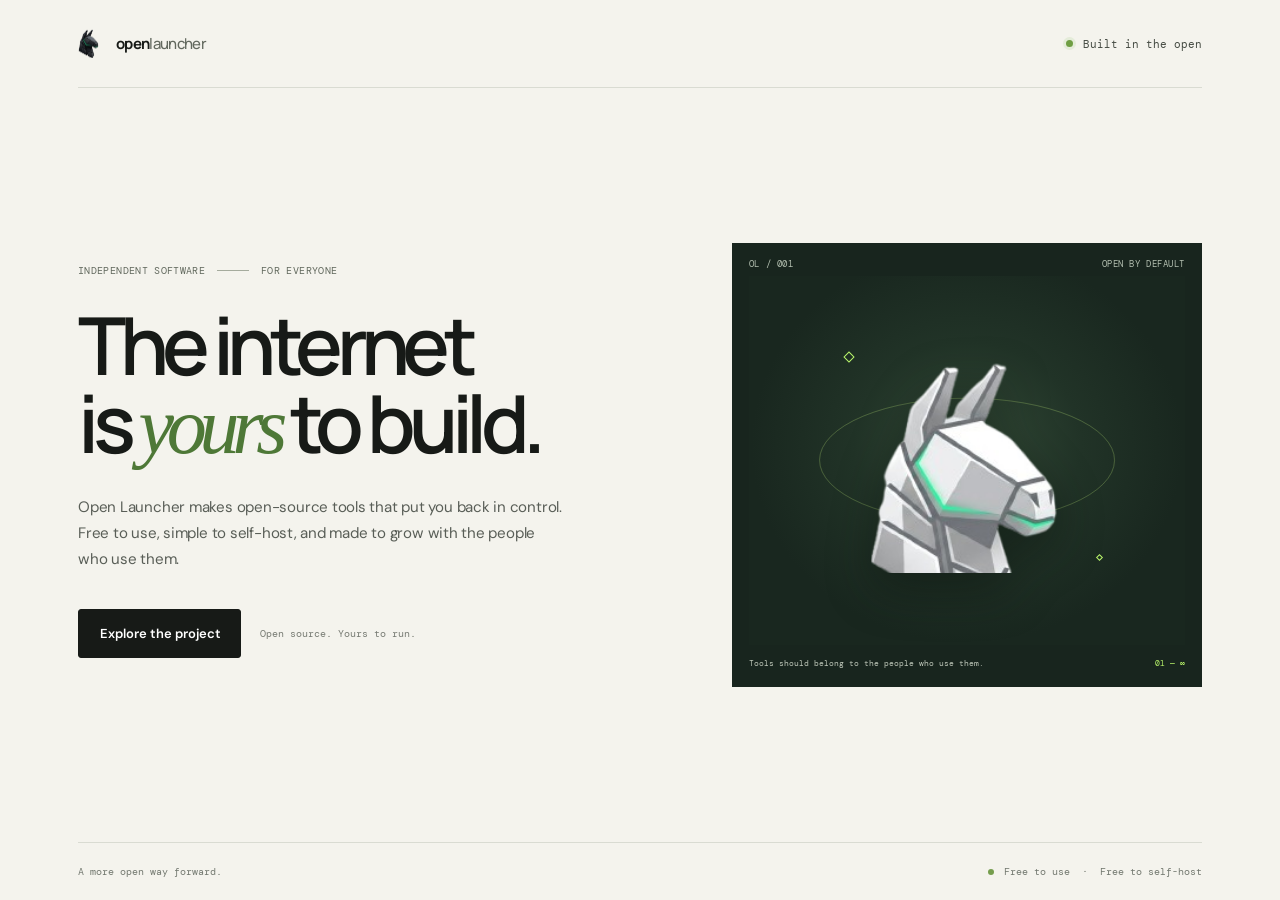
==== index.html @ 6bc5a269 "building the initial layout" ====
<!doctype html>
<html lang="en">
  <head>
    <meta charset="utf-8">
    <meta name="viewport" content="width=device-width, initial-scale=1">
    <meta name="theme-color" content="#f4f3ed">
    <meta name="description" content="Open Launcher makes open-source tools you can run on your own terms. Free to use, free to self-host, and built in the open.">
    <title>Open Launcher — Software on your terms</title>
    <link rel="stylesheet" href="styles.css">
  </head>
  <body>
    <main class="page-shell">
      <header class="site-header" aria-label="Site header">
        <a class="wordmark" href="#home" aria-label="Open Launcher home">
          <span class="wordmark-symbol" aria-hidden="true">
            <img src="assets/white-mode-logo.png" alt="">
          </span>
          <span>open<span class="wordmark-light">launcher</span></span>
        </a>
        <a class="header-link" href="https://github.com/theopenlauncher" target="_blank" rel="noreferrer">
          <span class="status-dot" aria-hidden="true"></span>
          <span>Built in the open</span>
        </a>
      </header>

      <section class="hero" id="home" aria-labelledby="hero-title">
        <div class="hero-copy">
          <p class="eyebrow"><span>Independent software</span><span class="eyebrow-rule"></span><span>For everyone</span></p>
          <h1 id="hero-title">The internet<br>is <em>yours</em> to build.</h1>
          <p class="intro">Open Launcher makes open-source tools that put you back in control. Free to use, simple to self-host, and made to grow with the people who use them.</p>
          <div class="hero-actions">
            <a class="primary-button" href="https://github.com/theopenlauncher" target="_blank" rel="noreferrer">
              Explore the project
            </a>
            <span class="action-note">Open source. Yours to run.</span>
          </div>
        </div>

        <aside class="hero-art" aria-label="Open Launcher mark and project principles">
          <div class="art-topline"><span>OL / 001</span><span>OPEN BY DEFAULT</span></div>
          <div class="mark-window" aria-hidden="true">
            <span class="orbit orbit-one"></span>
            <span class="orbit orbit-two"></span>
            <span class="mark-crop"><img src="assets/light-mode-logo.png" alt=""></span>
            <span class="art-cross cross-one"></span>
            <span class="art-cross cross-two"></span>
          </div>
          <div class="art-caption"><span>Tools should belong to the people who use them.</span><span class="caption-index">01 — ∞</span></div>
        </aside>
      </section>

      <footer class="site-footer">
        <span class="footer-left">A more open way forward.</span>
        <span class="footer-right"><span class="footer-dot" aria-hidden="true"></span>Free to use&nbsp; · &nbsp;Free to self-host</span>
      </footer>
    </main>
  </body>
</html>
---- styles.css ----
@import url('https://fonts.googleapis.com/css2?family=DM+Mono:wght@400;500&family=DM+Sans:wght@400;500;600;700&family=Manrope:wght@400;500;600;700;800&display=swap');

:root {
  color-scheme: light;
  --paper: #f4f3ed;
  --ink: #171a17;
  --muted: #777b73;
  --line: #d9dbd2;
  --green: #b9f56b;
  --forest: #18251e;
  --mono: 'DM Mono', 'SFMono-Regular', Consolas, monospace;
  --sans: 'DM Sans', 'Avenir Next', sans-serif;
  --display: 'Manrope', 'Avenir Next', sans-serif;
}

* { box-sizing: border-box; }

html, body { width: 100%; min-width: 320px; height: 100%; margin: 0; }

body {
  overflow: hidden;
  background: var(--paper);
  color: var(--ink);
  font-family: var(--sans);
  -webkit-font-smoothing: antialiased;
}

a { color: inherit; }
a:focus-visible { outline: 2px solid #286d38; outline-offset: 5px; }

.page-shell {
  width: 100%;
  height: 100vh;
  height: 100svh;
  min-height: 420px;
  padding: 0 clamp(24px, 6.1vw, 96px);
  display: flex;
  flex-direction: column;
}

.site-header, .site-footer { display: flex; align-items: center; justify-content: space-between; }
.site-header { height: 88px; flex: 0 0 88px; border-bottom: 1px solid var(--line); }
.wordmark { display: inline-flex; align-items: center; gap: 11px; text-decoration: none; font: 700 15px var(--display); letter-spacing: -.045em; }
.wordmark-light { font-weight: 500; color: #62685e; }
.wordmark-symbol { position: relative; overflow: hidden; display: inline-block; width: 27px; height: 29px; }
.wordmark-symbol img { position: absolute; width: 85px; max-width: none; left: -32px; top: -8px; }
.header-link { display: inline-flex; align-items: center; gap: 10px; font: 11px var(--mono); color: #444a42; text-decoration: none; }
.header-link:hover { color: #286d38; }
.status-dot, .footer-dot { display: inline-block; width: 7px; height: 7px; border-radius: 50%; background: #6f9e43; box-shadow: 0 0 0 3px #e4ecd9; }
.arrow { font-size: 15px; }

.hero { flex: 1; min-height: 0; display: grid; grid-template-columns: minmax(0, 1.05fr) minmax(320px, .95fr); align-items: center; gap: clamp(30px, 7vw, 112px); }
.hero-copy { padding: 32px 0 40px; max-width: 690px; }
.eyebrow { display: flex; align-items: center; gap: 12px; margin: 0 0 clamp(21px, 3.2vh, 38px); color: #62695e; font: 10px var(--mono); letter-spacing: .035em; text-transform: uppercase; }
.eyebrow-rule { display: inline-block; width: 32px; height: 1px; background: #a5ab9d; }
h1 { margin: 0; max-width: 760px; font: 600 clamp(53px, 6.25vw, 94px)/.98 var(--display); letter-spacing: -.082em; }
h1 em { color: #4e7837; font-weight: 500; font-family: Georgia, 'Times New Roman', serif; letter-spacing: -.09em; }
.intro { max-width: 490px; margin: clamp(20px, 3.1vh, 34px) 0 0; color: #595e57; font-size: clamp(14px, 1.18vw, 17px); line-height: 1.75; letter-spacing: -.015em; }
.hero-actions { margin-top: clamp(25px, 4vh, 44px); display: flex; align-items: center; gap: 19px; flex-wrap: wrap; }
.primary-button { display: inline-flex; min-height: 49px; align-items: center; justify-content: center; gap: 25px; padding: 0 19px 0 21px; border: 1px solid var(--ink); border-radius: 3px; background: var(--ink); color: #fff; font-size: 13px; font-weight: 600; text-decoration: none; transition: background-color .18s ease, color .18s ease, transform .18s ease; }
.primary-button:hover { background: var(--green); border-color: var(--green); color: var(--ink); transform: translateY(-2px); }
.primary-button span { font-size: 17px; }
.action-note { color: var(--muted); font: 10px var(--mono); }

.hero-art { position: relative; width: min(100%, 470px); justify-self: end; padding: 15px 17px 13px; background: var(--forest); color: #f1f2eb; overflow: hidden; }
.art-topline, .art-caption { position: relative; z-index: 2; display: flex; align-items: center; justify-content: space-between; font: 9px var(--mono); letter-spacing: .06em; }
.art-topline { color: #b4c0b1; }
.mark-window { position: relative; display: grid; place-items: center; height: clamp(255px, 41vh, 410px); margin: 6px 0; overflow: hidden; background: radial-gradient(ellipse at 50% 46%, #344c38 0, #213327 37%, #19271f 70%); }
.mark-crop { position: relative; z-index: 1; display: block; width: clamp(124px, 15vw, 210px); height: clamp(176px, 25vh, 252px); overflow: hidden; filter: drop-shadow(0 16px 24px #090f0a77); }
.mark-crop img { position: absolute; width: 415%; max-width: none; left: -159%; top: -30%; }
.orbit { position: absolute; width: 68%; aspect-ratio: 1; border: 1px solid #c2f07f2b; border-radius: 50%; }
.orbit-one { transform: scaleY(.42) rotate(-28deg); }
.orbit-two { transform: scaleY(.42) rotate(34deg); }
.art-cross { position: absolute; display: block; width: 8px; height: 8px; border: 1px solid var(--green); transform: rotate(45deg); }
.cross-one { top: 21%; left: 22%; }
.cross-two { right: 19%; bottom: 23%; width: 5px; height: 5px; }
.art-caption { min-height: 23px; color: #c0c9bb; font-size: 8px; letter-spacing: 0; }
.caption-index { color: var(--green); }

.site-footer { height: 58px; flex: 0 0 58px; border-top: 1px solid var(--line); color: #72786f; font: 10px var(--mono); }
.footer-right { display: inline-flex; align-items: center; gap: 10px; }
.footer-dot { width: 6px; height: 6px; box-shadow: none; background: #759d4d; }

@media (max-width: 760px) {
  .page-shell { padding-inline: clamp(20px, 6vw, 38px); min-height: 420px; }
  .site-header { height: 64px; flex-basis: 64px; }
  .hero { grid-template-columns: 1fr; gap: 0; align-content: center; }
  .hero-copy { padding: clamp(10px, 3vh, 25px) 0 18px; }
  .eyebrow { margin-bottom: 17px; font-size: 9px; }
  h1 { font-size: clamp(48px, 11vw, 78px); }
  .intro { margin-top: 17px; max-width: 530px; font-size: 14px; line-height: 1.6; }
  .hero-actions { margin-top: 20px; gap: 13px; }
  .primary-button { min-height: 44px; }
  .hero-art { display: none; }
  .site-footer { height: 49px; flex-basis: 49px; font-size: 8px; }
  .footer-left { max-width: 110px; }
  .footer-right { gap: 6px; }
}

@media (max-width: 390px) {
  .header-link { gap: 7px; font-size: 9px; }
  .wordmark { gap: 7px; font-size: 13px; }
  .wordmark-symbol { transform: scale(.88); transform-origin: left center; width: 24px; }
  .eyebrow { gap: 8px; font-size: 8px; }
  .eyebrow-rule { width: 20px; }
  h1 { font-size: clamp(44px, 11vw, 52px); }
  .action-note { font-size: 8px; }
}

@media (max-height: 620px) and (min-width: 761px) {
  .site-header { height: 62px; flex-basis: 62px; }
  .site-footer { height: 42px; flex-basis: 42px; }
  .hero { gap: 4vw; }
  .hero-copy { padding-block: 15px; }
  .eyebrow { margin-bottom: 16px; }
  h1 { font-size: clamp(48px, 5.3vw, 70px); }
  .intro { margin-top: 17px; line-height: 1.55; }
  .hero-actions { margin-top: 20px; }
  .mark-window { height: 230px; }
  .mark-crop { height: 165px; width: 118px; }
}

@media (prefers-reduced-motion: reduce) {
  *, *::before, *::after { scroll-behavior: auto !important; transition-duration: .01ms !important; animation-duration: .01ms !important; animation-iteration-count: 1 !important; }
}
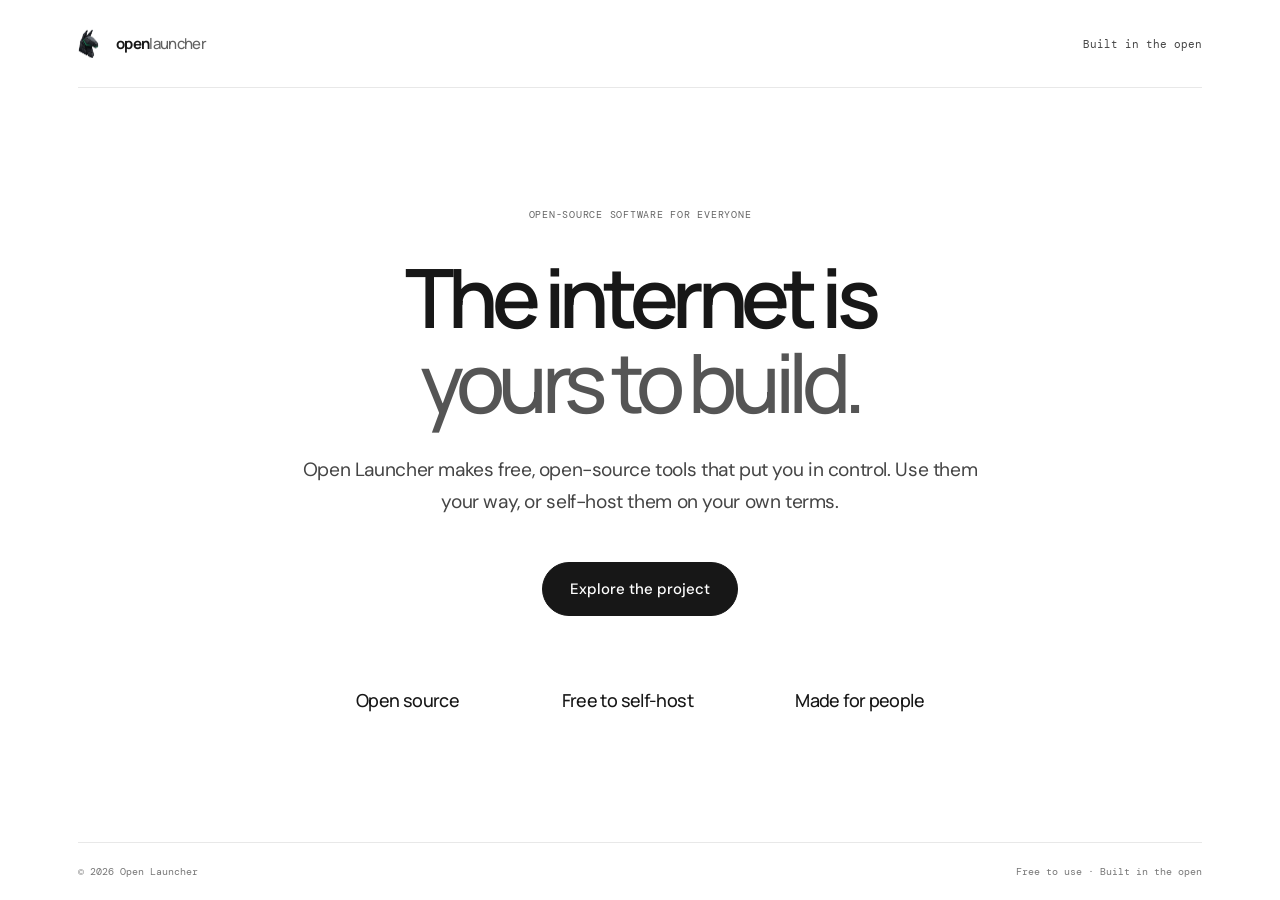
==== commit d533403f: "refine ui, by simplifying design" ====
--- a/index.html
+++ b/index.html
@@ -3,7 +3,7 @@
   <head>
     <meta charset="utf-8">
     <meta name="viewport" content="width=device-width, initial-scale=1">
-    <meta name="theme-color" content="#f4f3ed">
+    <meta name="theme-color" content="#ffffff">
     <meta name="description" content="Open Launcher makes open-source tools you can run on your own terms. Free to use, free to self-host, and built in the open.">
     <title>Open Launcher — Software on your terms</title>
     <link rel="stylesheet" href="styles.css">
@@ -25,33 +25,21 @@
 
       <section class="hero" id="home" aria-labelledby="hero-title">
         <div class="hero-copy">
-          <p class="eyebrow"><span>Independent software</span><span class="eyebrow-rule"></span><span>For everyone</span></p>
-          <h1 id="hero-title">The internet<br>is <em>yours</em> to build.</h1>
-          <p class="intro">Open Launcher makes open-source tools that put you back in control. Free to use, simple to self-host, and made to grow with the people who use them.</p>
-          <div class="hero-actions">
-            <a class="primary-button" href="https://github.com/theopenlauncher" target="_blank" rel="noreferrer">
-              Explore the project
-            </a>
-            <span class="action-note">Open source. Yours to run.</span>
-          </div>
+          <p class="eyebrow">Open-source software for everyone</p>
+          <h1 id="hero-title">The internet is<br><em>yours to build.</em></h1>
+          <p class="intro">Open Launcher makes free, open-source tools that put you in control. Use them your way, or self-host them on your own terms.</p>
+          <a class="primary-button" href="https://github.com/theopenlauncher" target="_blank" rel="noreferrer">Explore the project</a>
+          <ul class="principles" aria-label="Open Launcher principles">
+            <li>Open source</li>
+            <li>Free to self-host</li>
+            <li>Made for people</li>
+          </ul>
         </div>
-
-        <aside class="hero-art" aria-label="Open Launcher mark and project principles">
-          <div class="art-topline"><span>OL / 001</span><span>OPEN BY DEFAULT</span></div>
-          <div class="mark-window" aria-hidden="true">
-            <span class="orbit orbit-one"></span>
-            <span class="orbit orbit-two"></span>
-            <span class="mark-crop"><img src="assets/light-mode-logo.png" alt=""></span>
-            <span class="art-cross cross-one"></span>
-            <span class="art-cross cross-two"></span>
-          </div>
-          <div class="art-caption"><span>Tools should belong to the people who use them.</span><span class="caption-index">01 — ∞</span></div>
-        </aside>
       </section>
 
       <footer class="site-footer">
-        <span class="footer-left">A more open way forward.</span>
-        <span class="footer-right"><span class="footer-dot" aria-hidden="true"></span>Free to use&nbsp; · &nbsp;Free to self-host</span>
+        <span>© 2026 Open Launcher</span>
+        <span>Free to use · Built in the open</span>
       </footer>
     </main>
   </body>
--- a/styles.css
+++ b/styles.css
@@ -2,12 +2,10 @@
 
 :root {
   color-scheme: light;
-  --paper: #f4f3ed;
-  --ink: #171a17;
-  --muted: #777b73;
-  --line: #d9dbd2;
-  --green: #b9f56b;
-  --forest: #18251e;
+  --paper: #ffffff;
+  --ink: #171717;
+  --muted: #777777;
+  --line: #e8e8e8;
   --mono: 'DM Mono', 'SFMono-Regular', Consolas, monospace;
   --sans: 'DM Sans', 'Avenir Next', sans-serif;
   --display: 'Manrope', 'Avenir Next', sans-serif;
@@ -26,13 +24,12 @@
 }
 
 a { color: inherit; }
-a:focus-visible { outline: 2px solid #286d38; outline-offset: 5px; }
+a:focus-visible { outline: 2px solid #333333; outline-offset: 5px; }
 
 .page-shell {
   width: 100%;
   height: 100vh;
   height: 100svh;
-  min-height: 420px;
   padding: 0 clamp(24px, 6.1vw, 96px);
   display: flex;
   flex-direction: column;
@@ -41,83 +38,69 @@
 .site-header, .site-footer { display: flex; align-items: center; justify-content: space-between; }
 .site-header { height: 88px; flex: 0 0 88px; border-bottom: 1px solid var(--line); }
 .wordmark { display: inline-flex; align-items: center; gap: 11px; text-decoration: none; font: 700 15px var(--display); letter-spacing: -.045em; }
-.wordmark-light { font-weight: 500; color: #62685e; }
+.wordmark-light { font-weight: 500; color: #626262; }
 .wordmark-symbol { position: relative; overflow: hidden; display: inline-block; width: 27px; height: 29px; }
 .wordmark-symbol img { position: absolute; width: 85px; max-width: none; left: -32px; top: -8px; }
-.header-link { display: inline-flex; align-items: center; gap: 10px; font: 11px var(--mono); color: #444a42; text-decoration: none; }
-.header-link:hover { color: #286d38; }
-.status-dot, .footer-dot { display: inline-block; width: 7px; height: 7px; border-radius: 50%; background: #6f9e43; box-shadow: 0 0 0 3px #e4ecd9; }
-.arrow { font-size: 15px; }
+.header-link { display: inline-flex; align-items: center; gap: 10px; font: 11px var(--mono); color: #444444; text-decoration: none; }
+.header-link:hover { color: #111111; }
 
-.hero { flex: 1; min-height: 0; display: grid; grid-template-columns: minmax(0, 1.05fr) minmax(320px, .95fr); align-items: center; gap: clamp(30px, 7vw, 112px); }
-.hero-copy { padding: 32px 0 40px; max-width: 690px; }
-.eyebrow { display: flex; align-items: center; gap: 12px; margin: 0 0 clamp(21px, 3.2vh, 38px); color: #62695e; font: 10px var(--mono); letter-spacing: .035em; text-transform: uppercase; }
-.eyebrow-rule { display: inline-block; width: 32px; height: 1px; background: #a5ab9d; }
-h1 { margin: 0; max-width: 760px; font: 600 clamp(53px, 6.25vw, 94px)/.98 var(--display); letter-spacing: -.082em; }
-h1 em { color: #4e7837; font-weight: 500; font-family: Georgia, 'Times New Roman', serif; letter-spacing: -.09em; }
-.intro { max-width: 490px; margin: clamp(20px, 3.1vh, 34px) 0 0; color: #595e57; font-size: clamp(14px, 1.18vw, 17px); line-height: 1.75; letter-spacing: -.015em; }
-.hero-actions { margin-top: clamp(25px, 4vh, 44px); display: flex; align-items: center; gap: 19px; flex-wrap: wrap; }
-.primary-button { display: inline-flex; min-height: 49px; align-items: center; justify-content: center; gap: 25px; padding: 0 19px 0 21px; border: 1px solid var(--ink); border-radius: 3px; background: var(--ink); color: #fff; font-size: 13px; font-weight: 600; text-decoration: none; transition: background-color .18s ease, color .18s ease, transform .18s ease; }
-.primary-button:hover { background: var(--green); border-color: var(--green); color: var(--ink); transform: translateY(-2px); }
-.primary-button span { font-size: 17px; }
-.action-note { color: var(--muted); font: 10px var(--mono); }
+.hero { flex: 1; min-height: 0; display: grid; place-items: center; text-align: center; }
+.hero-copy { width: min(100%, 860px); padding: 25px 0 35px; }
+.eyebrow { margin: 0 0 clamp(22px, 3.8vh, 42px); color: #666666; font: 10px var(--mono); letter-spacing: .075em; text-transform: uppercase; }
+h1 { margin: 0; font: 600 clamp(54px, 6.4vw, 92px)/1.04 var(--display); letter-spacing: -.078em; }
+h1 em { color: #555555; font-style: normal; font-weight: 500; }
+.intro { max-width: 700px; margin: clamp(20px, 3.2vh, 34px) auto 0; color: #454545; font-size: clamp(16px, 1.5vw, 21px); line-height: 1.65; letter-spacing: -.02em; }
+.primary-button { display: inline-flex; min-height: 54px; align-items: center; justify-content: center; margin-top: clamp(28px, 5vh, 54px); padding: 0 27px; border: 1px solid var(--ink); border-radius: 999px; background: var(--ink); color: #fff; font-size: 15px; font-weight: 500; text-decoration: none; transition: background-color .18s ease, color .18s ease, transform .18s ease; }
+.primary-button:hover { background: #3b3b3b; border-color: #3b3b3b; transform: translateY(-2px); }
+.principles { display: flex; align-items: center; justify-content: center; gap: clamp(30px, 8vw, 112px); margin: clamp(45px, 8vh, 82px) 0 0; padding: 0; list-style: none; }
+.principles li { color: var(--ink); font: 500 clamp(14px, 1.4vw, 18px) var(--display); letter-spacing: -.035em; }
 
-.hero-art { position: relative; width: min(100%, 470px); justify-self: end; padding: 15px 17px 13px; background: var(--forest); color: #f1f2eb; overflow: hidden; }
-.art-topline, .art-caption { position: relative; z-index: 2; display: flex; align-items: center; justify-content: space-between; font: 9px var(--mono); letter-spacing: .06em; }
-.art-topline { color: #b4c0b1; }
-.mark-window { position: relative; display: grid; place-items: center; height: clamp(255px, 41vh, 410px); margin: 6px 0; overflow: hidden; background: radial-gradient(ellipse at 50% 46%, #344c38 0, #213327 37%, #19271f 70%); }
-.mark-crop { position: relative; z-index: 1; display: block; width: clamp(124px, 15vw, 210px); height: clamp(176px, 25vh, 252px); overflow: hidden; filter: drop-shadow(0 16px 24px #090f0a77); }
-.mark-crop img { position: absolute; width: 415%; max-width: none; left: -159%; top: -30%; }
-.orbit { position: absolute; width: 68%; aspect-ratio: 1; border: 1px solid #c2f07f2b; border-radius: 50%; }
-.orbit-one { transform: scaleY(.42) rotate(-28deg); }
-.orbit-two { transform: scaleY(.42) rotate(34deg); }
-.art-cross { position: absolute; display: block; width: 8px; height: 8px; border: 1px solid var(--green); transform: rotate(45deg); }
-.cross-one { top: 21%; left: 22%; }
-.cross-two { right: 19%; bottom: 23%; width: 5px; height: 5px; }
-.art-caption { min-height: 23px; color: #c0c9bb; font-size: 8px; letter-spacing: 0; }
-.caption-index { color: var(--green); }
-
-.site-footer { height: 58px; flex: 0 0 58px; border-top: 1px solid var(--line); color: #72786f; font: 10px var(--mono); }
-.footer-right { display: inline-flex; align-items: center; gap: 10px; }
-.footer-dot { width: 6px; height: 6px; box-shadow: none; background: #759d4d; }
+.site-footer { height: 58px; flex: 0 0 58px; border-top: 1px solid var(--line); color: #777777; font: 10px var(--mono); }
 
 @media (max-width: 760px) {
-  .page-shell { padding-inline: clamp(20px, 6vw, 38px); min-height: 420px; }
+  .page-shell { padding-inline: clamp(20px, 6vw, 38px); }
   .site-header { height: 64px; flex-basis: 64px; }
-  .hero { grid-template-columns: 1fr; gap: 0; align-content: center; }
-  .hero-copy { padding: clamp(10px, 3vh, 25px) 0 18px; }
-  .eyebrow { margin-bottom: 17px; font-size: 9px; }
+  .hero-copy { padding: 15px 0 20px; }
+  .eyebrow { margin-bottom: 19px; font-size: 9px; }
   h1 { font-size: clamp(48px, 11vw, 78px); }
-  .intro { margin-top: 17px; max-width: 530px; font-size: 14px; line-height: 1.6; }
-  .hero-actions { margin-top: 20px; gap: 13px; }
-  .primary-button { min-height: 44px; }
-  .hero-art { display: none; }
+  .intro { margin-top: 17px; max-width: 530px; font-size: 15px; line-height: 1.6; }
+  .primary-button { min-height: 48px; margin-top: 23px; }
+  .principles { flex-wrap: wrap; gap: 12px 26px; margin-top: 35px; }
+  .principles li { font-size: 13px; }
   .site-footer { height: 49px; flex-basis: 49px; font-size: 8px; }
-  .footer-left { max-width: 110px; }
-  .footer-right { gap: 6px; }
 }
 
 @media (max-width: 390px) {
   .header-link { gap: 7px; font-size: 9px; }
   .wordmark { gap: 7px; font-size: 13px; }
   .wordmark-symbol { transform: scale(.88); transform-origin: left center; width: 24px; }
-  .eyebrow { gap: 8px; font-size: 8px; }
-  .eyebrow-rule { width: 20px; }
+  .eyebrow { font-size: 8px; }
   h1 { font-size: clamp(44px, 11vw, 52px); }
-  .action-note { font-size: 8px; }
+  .principles { column-gap: 15px; }
+  .principles li { font-size: 11px; }
 }
 
 @media (max-height: 620px) and (min-width: 761px) {
   .site-header { height: 62px; flex-basis: 62px; }
   .site-footer { height: 42px; flex-basis: 42px; }
-  .hero { gap: 4vw; }
-  .hero-copy { padding-block: 15px; }
-  .eyebrow { margin-bottom: 16px; }
+  .hero-copy { padding-block: 12px; }
+  .eyebrow { margin-bottom: 17px; }
   h1 { font-size: clamp(48px, 5.3vw, 70px); }
-  .intro { margin-top: 17px; line-height: 1.55; }
-  .hero-actions { margin-top: 20px; }
-  .mark-window { height: 230px; }
-  .mark-crop { height: 165px; width: 118px; }
+  .intro { margin-top: 14px; line-height: 1.5; }
+  .primary-button { margin-top: 22px; }
+  .principles { margin-top: 34px; }
+}
+
+@media (max-height: 500px) {
+  .site-header { height: 56px; flex-basis: 56px; }
+  .site-footer { height: 40px; flex-basis: 40px; }
+  .hero-copy { padding-block: 8px; }
+  .eyebrow { margin-bottom: 12px; }
+  h1 { font-size: clamp(40px, 8vh, 60px); }
+  .intro { margin-top: 10px; font-size: 14px; line-height: 1.4; }
+  .primary-button { min-height: 42px; margin-top: 14px; }
+  .principles { margin-top: 19px; gap: 12px 24px; }
+  .principles li { font-size: 12px; }
 }
 
 @media (prefers-reduced-motion: reduce) {
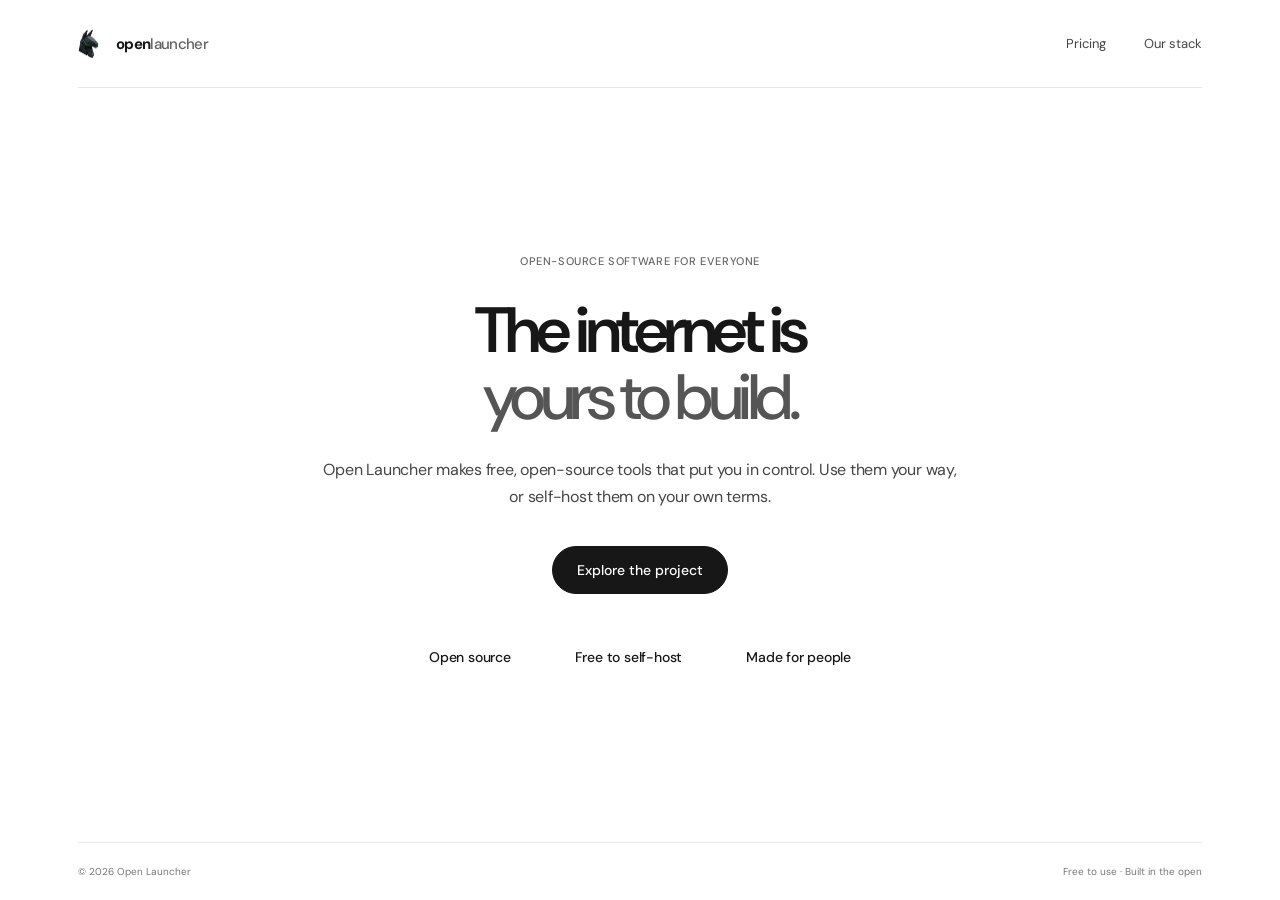
==== commit d2237ffd: "implement pricing and our stack buttons" ====
--- a/index.html
+++ b/index.html
@@ -17,10 +17,10 @@
           </span>
           <span>open<span class="wordmark-light">launcher</span></span>
         </a>
-        <a class="header-link" href="https://github.com/theopenlauncher" target="_blank" rel="noreferrer">
-          <span class="status-dot" aria-hidden="true"></span>
-          <span>Built in the open</span>
-        </a>
+        <nav class="site-nav" aria-label="Primary navigation">
+          <a href="pricing.html">Pricing</a>
+          <a href="stack.html">Our stack</a>
+        </nav>
       </header>
 
       <section class="hero" id="home" aria-labelledby="hero-title">
--- a/styles.css
+++ b/styles.css
@@ -1,4 +1,4 @@
-@import url('https://fonts.googleapis.com/css2?family=DM+Mono:wght@400;500&family=DM+Sans:wght@400;500;600;700&family=Manrope:wght@400;500;600;700;800&display=swap');
+@import url('https://fonts.googleapis.com/css2?family=DM+Sans:wght@400;500;600;700&display=swap');
 
 :root {
   color-scheme: light;
@@ -6,9 +6,7 @@
   --ink: #171717;
   --muted: #777777;
   --line: #e8e8e8;
-  --mono: 'DM Mono', 'SFMono-Regular', Consolas, monospace;
   --sans: 'DM Sans', 'Avenir Next', sans-serif;
-  --display: 'Manrope', 'Avenir Next', sans-serif;
 }
 
 * { box-sizing: border-box; }
@@ -37,47 +35,74 @@
 
 .site-header, .site-footer { display: flex; align-items: center; justify-content: space-between; }
 .site-header { height: 88px; flex: 0 0 88px; border-bottom: 1px solid var(--line); }
-.wordmark { display: inline-flex; align-items: center; gap: 11px; text-decoration: none; font: 700 15px var(--display); letter-spacing: -.045em; }
+.wordmark { display: inline-flex; align-items: center; gap: 11px; text-decoration: none; font: 700 15px var(--sans); letter-spacing: -.045em; }
 .wordmark-light { font-weight: 500; color: #626262; }
 .wordmark-symbol { position: relative; overflow: hidden; display: inline-block; width: 27px; height: 29px; }
 .wordmark-symbol img { position: absolute; width: 85px; max-width: none; left: -32px; top: -8px; }
-.header-link { display: inline-flex; align-items: center; gap: 10px; font: 11px var(--mono); color: #444444; text-decoration: none; }
-.header-link:hover { color: #111111; }
+.site-nav { display: flex; align-items: center; gap: clamp(20px, 3vw, 38px); }
+.site-nav a { color: #444444; font-size: 13px; text-decoration: none; }
+.site-nav a:hover, .site-nav a[aria-current="page"] { color: var(--ink); }
+.site-nav a:hover { text-decoration: underline; text-underline-offset: 4px; }
+.site-nav a[aria-current="page"] { font-weight: 600; }
 
 .hero { flex: 1; min-height: 0; display: grid; place-items: center; text-align: center; }
 .hero-copy { width: min(100%, 860px); padding: 25px 0 35px; }
-.eyebrow { margin: 0 0 clamp(22px, 3.8vh, 42px); color: #666666; font: 10px var(--mono); letter-spacing: .075em; text-transform: uppercase; }
-h1 { margin: 0; font: 600 clamp(54px, 6.4vw, 92px)/1.04 var(--display); letter-spacing: -.078em; }
+.eyebrow { margin: 0 0 clamp(20px, 3.2vh, 34px); color: #666666; font: 500 11px var(--sans); letter-spacing: .055em; text-transform: uppercase; }
+h1 { margin: 0; font: 600 clamp(46px, 5vw, 70px)/1.06 var(--sans); letter-spacing: -.07em; }
 h1 em { color: #555555; font-style: normal; font-weight: 500; }
-.intro { max-width: 700px; margin: clamp(20px, 3.2vh, 34px) auto 0; color: #454545; font-size: clamp(16px, 1.5vw, 21px); line-height: 1.65; letter-spacing: -.02em; }
-.primary-button { display: inline-flex; min-height: 54px; align-items: center; justify-content: center; margin-top: clamp(28px, 5vh, 54px); padding: 0 27px; border: 1px solid var(--ink); border-radius: 999px; background: var(--ink); color: #fff; font-size: 15px; font-weight: 500; text-decoration: none; transition: background-color .18s ease, color .18s ease, transform .18s ease; }
+.intro { max-width: 650px; margin: clamp(18px, 2.8vh, 28px) auto 0; color: #454545; font-size: clamp(14px, 1.25vw, 17px); line-height: 1.65; letter-spacing: -.015em; }
+.primary-button { display: inline-flex; min-height: 48px; align-items: center; justify-content: center; margin-top: clamp(24px, 4vh, 42px); padding: 0 24px; border: 1px solid var(--ink); border-radius: 999px; background: var(--ink); color: #fff; font: 500 14px var(--sans); text-decoration: none; transition: background-color .18s ease, color .18s ease, transform .18s ease; }
 .primary-button:hover { background: #3b3b3b; border-color: #3b3b3b; transform: translateY(-2px); }
-.principles { display: flex; align-items: center; justify-content: center; gap: clamp(30px, 8vw, 112px); margin: clamp(45px, 8vh, 82px) 0 0; padding: 0; list-style: none; }
-.principles li { color: var(--ink); font: 500 clamp(14px, 1.4vw, 18px) var(--display); letter-spacing: -.035em; }
+.principles { display: flex; align-items: center; justify-content: center; gap: clamp(24px, 5vw, 68px); margin: clamp(34px, 6vh, 58px) 0 0; padding: 0; list-style: none; }
+.principles li { color: var(--ink); font: 500 clamp(12px, 1.1vw, 14px) var(--sans); letter-spacing: -.015em; }
 
-.site-footer { height: 58px; flex: 0 0 58px; border-top: 1px solid var(--line); color: #777777; font: 10px var(--mono); }
+.site-footer { height: 58px; flex: 0 0 58px; border-top: 1px solid var(--line); color: #777777; font: 10px var(--sans); }
+
+.subpage-copy { max-width: 760px; }
+.page-note { margin: 15px 0 0; color: var(--muted); font-size: 12px; }
+.stack-page { flex: 1; min-height: 0; display: flex; flex-direction: column; justify-content: center; padding: 25px 0 34px; }
+.stack-heading { text-align: center; }
+.stack-heading .eyebrow { margin-bottom: 16px; }
+.stack-heading h1 { font-size: clamp(40px, 4.5vw, 62px); }
+.stack-heading .intro { margin-top: 13px; font-size: 15px; }
+.product-grid { display: grid; grid-template-columns: repeat(2, minmax(0, 1fr)); gap: 16px; width: min(100%, 760px); margin: clamp(28px, 5vh, 46px) auto 0; }
+.product-card { min-height: 152px; padding: 18px 20px; border: 1px solid var(--line); background: #ffffff; }
+.product-card-top { display: flex; align-items: center; justify-content: space-between; gap: 12px; color: var(--muted); font-size: 11px; }
+.product-index { font-weight: 600; }
+.product-status { color: #555555; }
+.product-card h2 { margin: 25px 0 5px; font-size: 18px; font-weight: 600; letter-spacing: -.04em; }
+.product-card p { margin: 0; color: #555555; font-size: 13px; line-height: 1.5; }
+.product-card-next { background: #fafafa; }
 
 @media (max-width: 760px) {
   .page-shell { padding-inline: clamp(20px, 6vw, 38px); }
   .site-header { height: 64px; flex-basis: 64px; }
+  .site-nav { gap: 18px; }
+  .site-nav a { font-size: 12px; }
   .hero-copy { padding: 15px 0 20px; }
   .eyebrow { margin-bottom: 19px; font-size: 9px; }
-  h1 { font-size: clamp(48px, 11vw, 78px); }
+  h1 { font-size: clamp(42px, 9.2vw, 64px); }
   .intro { margin-top: 17px; max-width: 530px; font-size: 15px; line-height: 1.6; }
   .primary-button { min-height: 48px; margin-top: 23px; }
-  .principles { flex-wrap: wrap; gap: 12px 26px; margin-top: 35px; }
-  .principles li { font-size: 13px; }
+  .principles { flex-wrap: wrap; gap: 10px 22px; margin-top: 30px; }
+  .principles li { font-size: 12px; }
   .site-footer { height: 49px; flex-basis: 49px; font-size: 8px; }
+  .stack-page { padding-block: 18px; }
+  .product-grid { gap: 10px; margin-top: 24px; }
+  .product-card { min-height: 132px; padding: 14px; }
+  .product-card h2 { margin-top: 19px; font-size: 16px; }
+  .product-card p { font-size: 12px; }
 }
 
 @media (max-width: 390px) {
-  .header-link { gap: 7px; font-size: 9px; }
+  .site-nav { gap: 14px; }
+  .site-nav a { font-size: 11px; }
   .wordmark { gap: 7px; font-size: 13px; }
   .wordmark-symbol { transform: scale(.88); transform-origin: left center; width: 24px; }
   .eyebrow { font-size: 8px; }
   h1 { font-size: clamp(44px, 11vw, 52px); }
   .principles { column-gap: 15px; }
-  .principles li { font-size: 11px; }
+  .principles li { font-size: 10px; }
 }
 
 @media (max-height: 620px) and (min-width: 761px) {
@@ -85,10 +110,10 @@
   .site-footer { height: 42px; flex-basis: 42px; }
   .hero-copy { padding-block: 12px; }
   .eyebrow { margin-bottom: 17px; }
-  h1 { font-size: clamp(48px, 5.3vw, 70px); }
+  h1 { font-size: clamp(42px, 4.6vw, 62px); }
   .intro { margin-top: 14px; line-height: 1.5; }
   .primary-button { margin-top: 22px; }
-  .principles { margin-top: 34px; }
+  .principles { margin-top: 28px; }
 }
 
 @media (max-height: 500px) {
@@ -96,11 +121,15 @@
   .site-footer { height: 40px; flex-basis: 40px; }
   .hero-copy { padding-block: 8px; }
   .eyebrow { margin-bottom: 12px; }
-  h1 { font-size: clamp(40px, 8vh, 60px); }
+  h1 { font-size: clamp(38px, 7vh, 52px); }
   .intro { margin-top: 10px; font-size: 14px; line-height: 1.4; }
   .primary-button { min-height: 42px; margin-top: 14px; }
   .principles { margin-top: 19px; gap: 12px 24px; }
   .principles li { font-size: 12px; }
+  .stack-page { padding-block: 10px; }
+  .product-grid { margin-top: 16px; gap: 8px; }
+  .product-card { min-height: 112px; padding: 11px; }
+  .product-card h2 { margin-top: 14px; }
 }
 
 @media (prefers-reduced-motion: reduce) {
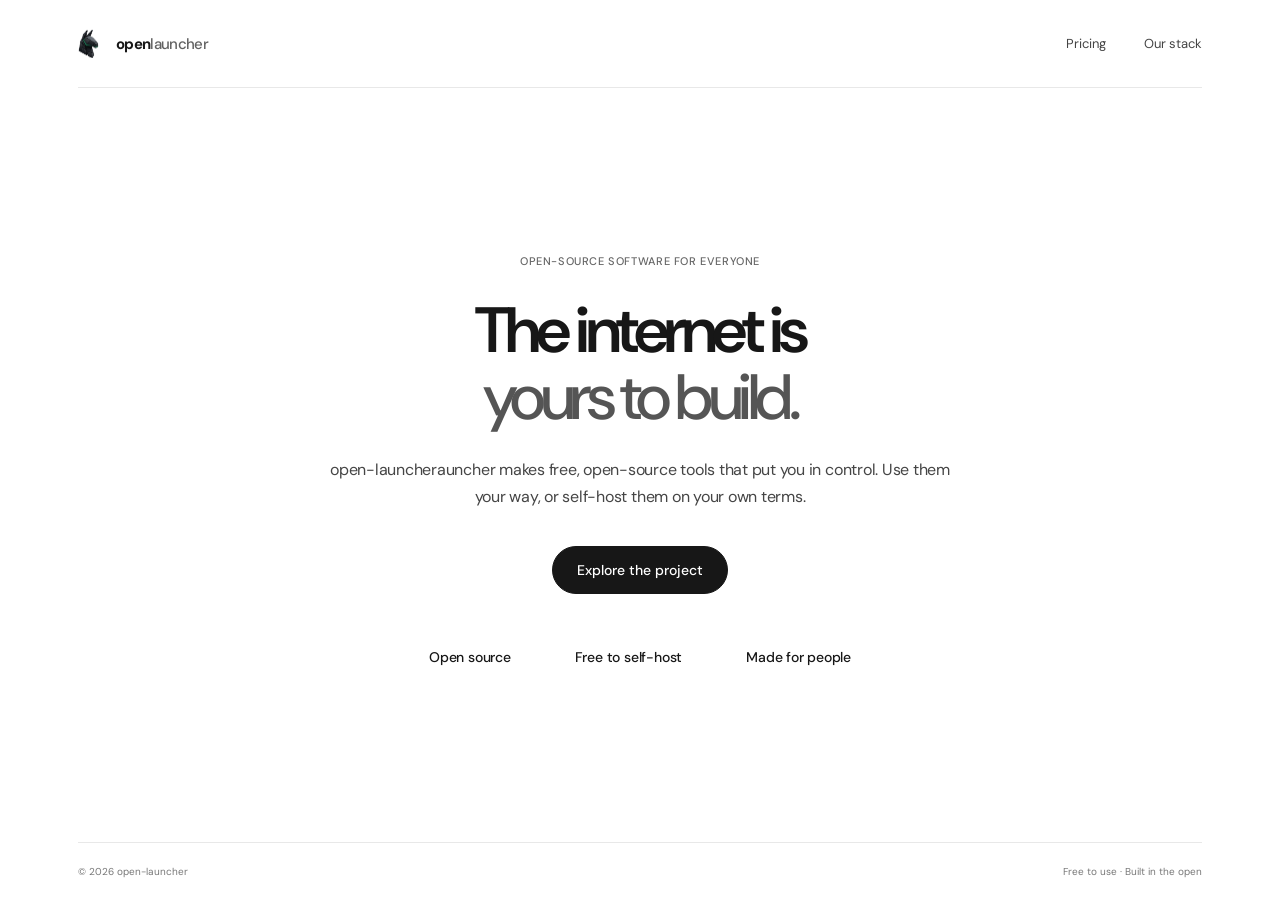
==== commit 668335fa: "rebrand with "-" across all pages" ====
--- a/index.html
+++ b/index.html
@@ -4,8 +4,8 @@
     <meta charset="utf-8">
     <meta name="viewport" content="width=device-width, initial-scale=1">
     <meta name="theme-color" content="#ffffff">
-    <meta name="description" content="Open Launcher makes open-source tools you can run on your own terms. Free to use, free to self-host, and built in the open.">
-    <title>Open Launcher — Software on your terms</title>
+    <meta name="description" content="open-launcher makes open-source tools you can run on your own terms. Free to use, free to self-host, and built in the open.">
+    <title>open-launcherauncher — Software on your terms</title>
     <link rel="stylesheet" href="styles.css">
   </head>
   <body>
@@ -27,7 +27,7 @@
         <div class="hero-copy">
           <p class="eyebrow">Open-source software for everyone</p>
           <h1 id="hero-title">The internet is<br><em>yours to build.</em></h1>
-          <p class="intro">Open Launcher makes free, open-source tools that put you in control. Use them your way, or self-host them on your own terms.</p>
+          <p class="intro">open-launcherauncher makes free, open-source tools that put you in control. Use them your way, or self-host them on your own terms.</p>
           <a class="primary-button" href="https://github.com/theopenlauncher" target="_blank" rel="noreferrer">Explore the project</a>
           <ul class="principles" aria-label="Open Launcher principles">
             <li>Open source</li>
@@ -38,7 +38,7 @@
       </section>
 
       <footer class="site-footer">
-        <span>© 2026 Open Launcher</span>
+        <span>© 2026 open-launcher</span>
         <span>Free to use · Built in the open</span>
       </footer>
     </main>
--- a/styles.css
+++ b/styles.css
@@ -58,6 +58,13 @@
 
 .site-footer { height: 58px; flex: 0 0 58px; border-top: 1px solid var(--line); color: #777777; font: 10px var(--sans); }
 
+.not-found { flex: 1; min-height: 0; display: grid; place-items: center; text-align: center; }
+.not-found-copy { width: min(100%, 700px); padding: 25px 0 35px; }
+.not-found-code { margin: 0 0 18px; color: var(--muted); font-size: 11px; font-weight: 500; letter-spacing: .06em; }
+.not-found h1 { font-size: clamp(42px, 5vw, 64px); }
+.not-found-description { max-width: 440px; margin: 20px auto 0; color: #454545; font-size: clamp(14px, 1.25vw, 17px); line-height: 1.65; }
+.not-found .primary-button { margin-top: 32px; }
+
 .subpage-copy { max-width: 760px; }
 .page-note { margin: 15px 0 0; color: var(--muted); font-size: 12px; }
 .stack-page { flex: 1; min-height: 0; display: flex; flex-direction: column; justify-content: center; padding: 25px 0 34px; }
@@ -87,6 +94,10 @@
   .principles { flex-wrap: wrap; gap: 10px 22px; margin-top: 30px; }
   .principles li { font-size: 12px; }
   .site-footer { height: 49px; flex-basis: 49px; font-size: 8px; }
+  .not-found-copy { padding: 16px 0 20px; }
+  .not-found h1 { font-size: clamp(38px, 9vw, 54px); }
+  .not-found-description { margin-top: 15px; font-size: 14px; }
+  .not-found .primary-button { margin-top: 23px; }
   .stack-page { padding-block: 18px; }
   .product-grid { gap: 10px; margin-top: 24px; }
   .product-card { min-height: 132px; padding: 14px; }
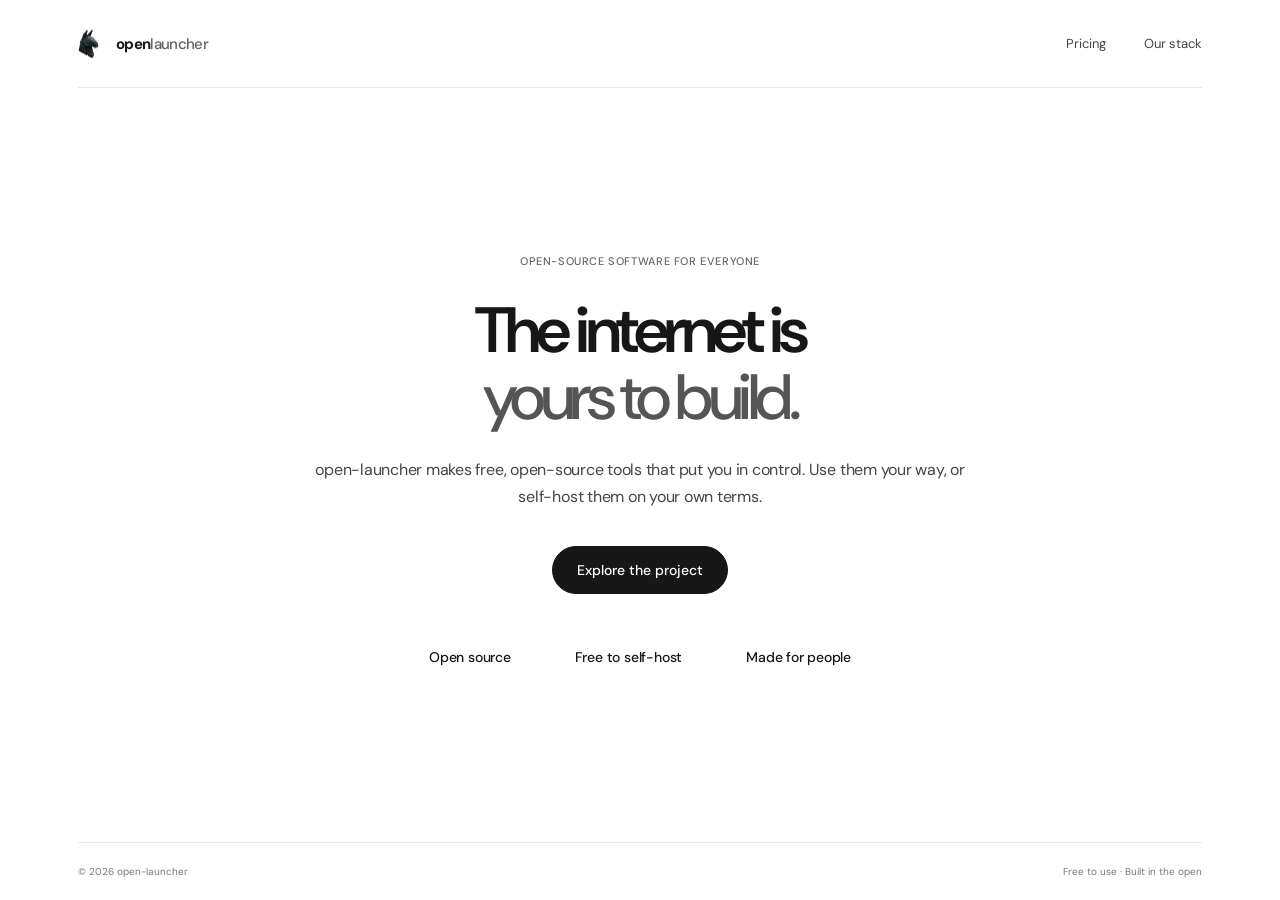
==== commit d9954604: "update typo" ====
--- a/index.html
+++ b/index.html
@@ -5,7 +5,7 @@
     <meta name="viewport" content="width=device-width, initial-scale=1">
     <meta name="theme-color" content="#ffffff">
     <meta name="description" content="open-launcher makes open-source tools you can run on your own terms. Free to use, free to self-host, and built in the open.">
-    <title>open-launcherauncher — Software on your terms</title>
+    <title>open-launcher — Software on your terms</title>
     <link rel="stylesheet" href="styles.css">
   </head>
   <body>
@@ -27,7 +27,7 @@
         <div class="hero-copy">
           <p class="eyebrow">Open-source software for everyone</p>
           <h1 id="hero-title">The internet is<br><em>yours to build.</em></h1>
-          <p class="intro">open-launcherauncher makes free, open-source tools that put you in control. Use them your way, or self-host them on your own terms.</p>
+          <p class="intro">open-launcher makes free, open-source tools that put you in control. Use them your way, or self-host them on your own terms.</p>
           <a class="primary-button" href="https://github.com/theopenlauncher" target="_blank" rel="noreferrer">Explore the project</a>
           <ul class="principles" aria-label="Open Launcher principles">
             <li>Open source</li>
